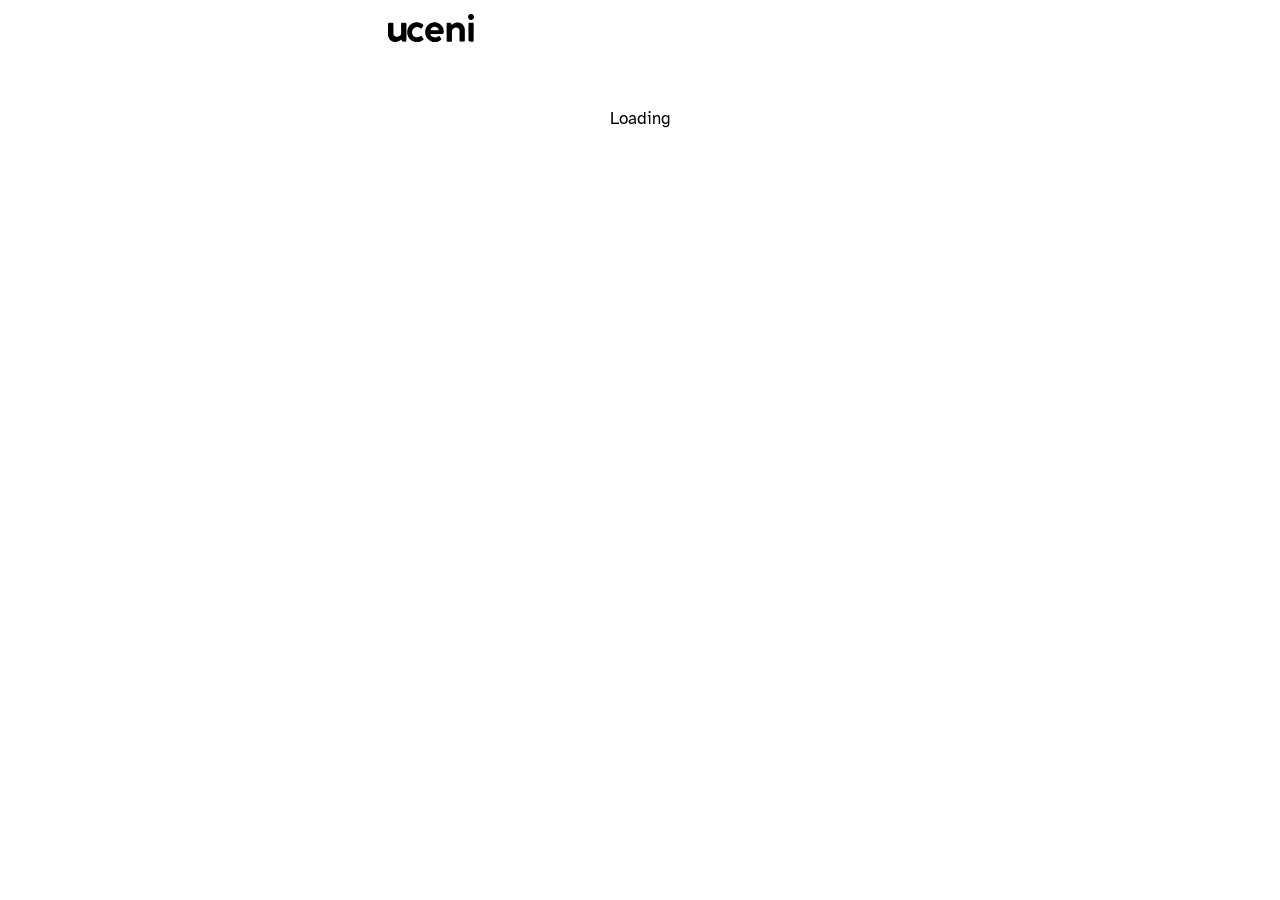
==== index.html @ 2d4c1238 "Add Uceni web app shell, styles, logos and configuration" ====
<!DOCTYPE html>
<html lang="en">
<head>
<meta charset="utf-8">
<meta name="viewport" content="width=device-width, initial-scale=1, viewport-fit=cover">
<title>Uceni Games: Learn. Think. Grow.</title>
<meta name="description" content="Short, timed learning sessions in Maths, English, Science, History and more. See the right answer and why after every question.">
<meta name="theme-color" content="#ffffff">
<link rel="icon" href="/favicon.svg" type="image/svg+xml">
<link rel="manifest" href="/manifest.webmanifest">
<link rel="preconnect" href="https://fonts.googleapis.com">
<link rel="preconnect" href="https://fonts.gstatic.com" crossorigin>
<link href="https://fonts.googleapis.com/css2?family=Atkinson+Hyperlegible:wght@400;700&display=swap" rel="stylesheet">
<link rel="stylesheet" href="/css/app.css">
</head>
<body>
<div class="banner" id="banner" hidden role="note">Test mode. No real charges are made.</div>
<header class="topbar" id="topbar" hidden>
  <img class="logo-dark" src="/assets/uceni-wordmark.svg" alt="uceni">
  <img class="logo-light" src="/assets/uceni-wordmark-white.svg" alt="uceni">
</header>
<main class="wrap" id="app" tabindex="-1"><div class="loading">Loading</div></main>
<nav class="tabs" id="tabs" hidden aria-label="Main">
  <div class="in">
    <button data-go="home">Learn</button>
    <button data-go="progress">Progress</button>
    <button data-go="board">Board</button>
    <button data-go="account">Account</button>
  </div>
</nav>
<script src="/js/config.js"></script>
<script src="/js/app.js"></script>
</body>
</html>
---- css/app.css ----
/* Uceni Games. Colours, type and components follow the Uceni Brand Guidelines. */
:root{
  --ink:#000000; --paper:#ffffff; --line:#cdd8e5; --soft:#f2f5f9;
  --good:#1a7a3a; --bad:#c21c2d; --margin:#e2a1a1; --onfill:#ffffff;
  color-scheme:light;
  box-sizing:border-box;
  padding-top:env(safe-area-inset-top,0px);
  padding-bottom:env(safe-area-inset-bottom,0px);
}
@media (prefers-color-scheme:dark){
  :root:not([data-theme="light"]){
    --ink:#f4f4f1; --paper:#17191c; --line:#3a4350; --soft:#22262b;
    --good:#4cc073; --bad:#ff6b77; --margin:#7a4545; --onfill:#17191c;
    color-scheme:dark;
  }
  :root:not([data-theme="light"]) .logo-dark{display:none}
  :root:not([data-theme="light"]) .logo-light{display:inline-block}
}
.logo-light{display:none}
*,*::before,*::after{box-sizing:border-box}
html{height:100%;scroll-padding-top:env(safe-area-inset-top,0px)}
body{margin:0;min-height:100%;background:var(--paper);color:var(--ink);
  font-family:"Atkinson Hyperlegible",Arial,system-ui,sans-serif;font-size:1.0625rem;line-height:1.5;-webkit-text-size-adjust:100%}
button,input,textarea,select{font:inherit;color:inherit}
:focus-visible{outline:3px solid var(--ink);outline-offset:2px}
a{color:inherit}
.wrap{max-width:34rem;margin:0 auto;padding:1rem 1.25rem 7rem}
.banner{font-size:.8125rem;text-align:center;padding:.4rem 1rem;background:var(--soft)}
.topbar{display:flex;align-items:center;justify-content:space-between;max-width:34rem;margin:0 auto;padding:.9rem 1.25rem 0}
.topbar img{height:28px;width:auto}
h1,h2,h3{line-height:1.2;margin:0}
h1{font-size:1.75rem}
h2{font-size:1.3rem}
p{margin:.5rem 0}
.small{font-size:.875rem}
.stack>*+*{margin-top:1rem}
.hero-logo{height:64px;width:auto;margin-top:2.25rem}
.tag{font-size:1.25rem;font-weight:700;margin-top:.5rem}

.btn{display:block;width:100%;padding:.9rem 1rem;border-radius:12px;border:2px solid var(--ink);background:var(--ink);color:var(--paper);font-weight:700;cursor:pointer;text-align:center;text-decoration:none}
.btn.alt{background:transparent;color:var(--ink)}
.btn.quiet{border-color:transparent;background:transparent;color:var(--ink);text-decoration:underline;font-weight:400;width:auto;padding:.4rem 0}
.btn:disabled{opacity:.45;cursor:not-allowed}
.row{display:flex;gap:.75rem}
.row>*{flex:1}

.field{display:block}
.field span{display:block;font-weight:700;margin-bottom:.35rem}
.field input,.field textarea{width:100%;padding:.8rem .9rem;border:2px solid var(--line);border-radius:10px;background:var(--paper)}
.field input:focus,.field textarea:focus{border-color:var(--ink);outline:none}
.code-input{letter-spacing:.4em;font-size:1.4rem;text-align:center}
.err{color:var(--bad);font-size:.9rem;min-height:1.3em;margin:.35rem 0 0}
.notice{background:var(--soft);border-radius:10px;padding:.75rem .9rem;font-size:.9rem}

/* Answer options styled after a shaded exam answer sheet */
.opts{list-style:none;margin:1.25rem 0 0;padding:0;display:grid;gap:.6rem}
.opt{display:flex;align-items:center;gap:.9rem;width:100%;text-align:left;padding:.8rem .9rem;border:2px solid var(--line);border-radius:12px;background:var(--paper);cursor:pointer}
.opt:hover:not(:disabled){border-color:var(--ink)}
.bub{flex:none;width:2.1rem;height:2.1rem;border-radius:50%;border:2px solid var(--ink);display:grid;place-items:center;font-weight:700;font-size:.95rem;transition:background .15s,color .15s;position:relative}
.opt:disabled{cursor:default}
.opt.chosen .bub{background:var(--ink);color:var(--onfill)}
.opt.right{border-color:var(--good)}
.opt.right .bub{background:var(--good);border-color:var(--good);color:#fff}
.opt.wrong{border-color:var(--bad)}
.opt.wrong .bub{background:transparent;border-color:var(--bad);color:var(--bad)}
.opt.wrong .bub::after{content:"";position:absolute;width:140%;height:2px;background:var(--bad);transform:rotate(-40deg)}
.opt.fade{opacity:.55}

.qhead{display:flex;justify-content:space-between;align-items:baseline;gap:1rem;font-size:.9rem;margin-top:.5rem}
.timer{height:5px;background:var(--line);border-radius:3px;overflow:hidden;margin:.6rem 0 1.25rem}
.timer i{display:block;height:100%;width:100%;background:var(--ink)}
.timer.low i{background:var(--bad)}
.q{font-size:1.3rem;font-weight:700;line-height:1.35}
.fb{margin-top:1.25rem;padding:1rem;border-left:4px solid var(--ink);background:var(--soft);border-radius:0 10px 10px 0}
.fb.good{border-color:var(--good)} .fb.bad{border-color:var(--bad)}
.fb strong{display:block;margin-bottom:.25rem}

/* Exercise book ruling for subject lists */
.ruled{list-style:none;margin:.75rem 0 0;padding:0 0 0 .9rem;border-left:2px solid var(--margin)}
.ruled li{border-bottom:1px solid var(--line)}
.ruled button{display:flex;justify-content:space-between;align-items:center;gap:1rem;width:100%;padding:.95rem 0;background:none;border:0;text-align:left;cursor:pointer}
.ruled .nm{font-weight:700}
.ruled .lv{font-size:.875rem;white-space:nowrap}

.stats{display:flex;gap:1.5rem;margin-top:1rem;flex-wrap:wrap}
.stats div{font-size:.875rem}
.stats b{display:block;font-size:1.6rem;line-height:1.1}

.plans{list-style:none;margin:1rem 0 0;padding:0;display:grid;gap:.6rem}
.plan{display:flex;align-items:center;gap:.9rem;width:100%;padding:1rem;border:2px solid var(--line);border-radius:12px;background:var(--paper);cursor:pointer;text-align:left}
.plan[aria-checked="true"]{border-color:var(--ink)}
.plan[aria-checked="true"] .bub{background:var(--ink)}
.plan .bub{width:1.4rem;height:1.4rem}
.plan .pr{margin-left:auto;font-weight:700;font-size:1.15rem;white-space:nowrap}

.sheet{border:2px solid var(--ink);border-radius:14px;padding:1.25rem}
.sms{background:var(--soft);border-radius:14px 14px 14px 4px;padding:.9rem 1rem;font-size:.95rem}

.bar{height:6px;background:var(--line);border-radius:3px;overflow:hidden;margin-top:.4rem}
.bar i{display:block;height:100%;background:var(--ink)}
.subj{padding:.9rem 0;border-bottom:1px solid var(--line)}
.subj .top{display:flex;justify-content:space-between;gap:1rem}

.board{list-style:none;margin:1rem 0 0;padding:0}
.board li{display:flex;align-items:center;gap:.9rem;padding:.8rem 0;border-bottom:1px solid var(--line)}
.board .rk{width:1.75rem;font-weight:700}
.board .me{font-weight:700}
.board .pt{margin-left:auto}

.toggle{display:flex;justify-content:space-between;align-items:center;gap:1rem;padding:.9rem 0;border-bottom:1px solid var(--line)}
.sw{width:3rem;height:1.75rem;border-radius:1rem;border:2px solid var(--ink);background:var(--paper);position:relative;cursor:pointer;flex:none}
.sw::after{content:"";position:absolute;top:2px;left:2px;width:1.2rem;height:1.2rem;border-radius:50%;background:var(--ink);transition:transform .15s}
.sw[aria-checked="true"]{background:var(--ink)}
.sw[aria-checked="true"]::after{background:var(--paper);transform:translateX(1.2rem)}

dl.kv{margin:1rem 0 0}
dl.kv div{display:flex;justify-content:space-between;gap:1rem;padding:.7rem 0;border-bottom:1px solid var(--line)}
dl.kv dt{font-weight:400} dl.kv dd{margin:0;font-weight:700;text-align:right}

.review{list-style:none;margin:1rem 0 0;padding:0}
.review li{padding:.9rem 0;border-bottom:1px solid var(--line)}
.review .mk{font-weight:700}
.review .mk.good{color:var(--good)} .review .mk.bad{color:var(--bad)}

nav.tabs{position:fixed;left:0;right:0;bottom:0;background:var(--paper);border-top:1px solid var(--line);padding-bottom:env(safe-area-inset-bottom,0px);z-index:5}
nav.tabs .in{max-width:34rem;margin:0 auto;display:flex}
nav.tabs button{flex:1;padding:.85rem .25rem;background:none;border:0;font-size:.9rem;cursor:pointer;border-top:3px solid transparent}
nav.tabs button[aria-current="page"]{font-weight:700;border-top-color:var(--ink)}

.note{font-size:.875rem;border-top:1px solid var(--line);padding-top:1rem;margin-top:2rem}
.big{font-size:3rem;font-weight:700;line-height:1}
.loading{padding:3rem 0;text-align:center}
.links{display:flex;flex-wrap:wrap;gap:.25rem 1rem;font-size:.875rem;margin-top:1rem}
@media (prefers-reduced-motion:reduce){*{transition:none!important}}

/* Legal pages */
.legal h1{margin-top:1.5rem}
.legal h2{margin-top:2rem}
.legal h3{margin-top:1.25rem;font-size:1.05rem}
.legal li{margin:.35rem 0}
.legal table{border-collapse:collapse;width:100%;margin:1rem 0;font-size:.95rem}
.legal th,.legal td{border:1px solid var(--line);padding:.5rem .6rem;text-align:left;vertical-align:top}
.legal .wrap{padding-bottom:3rem}
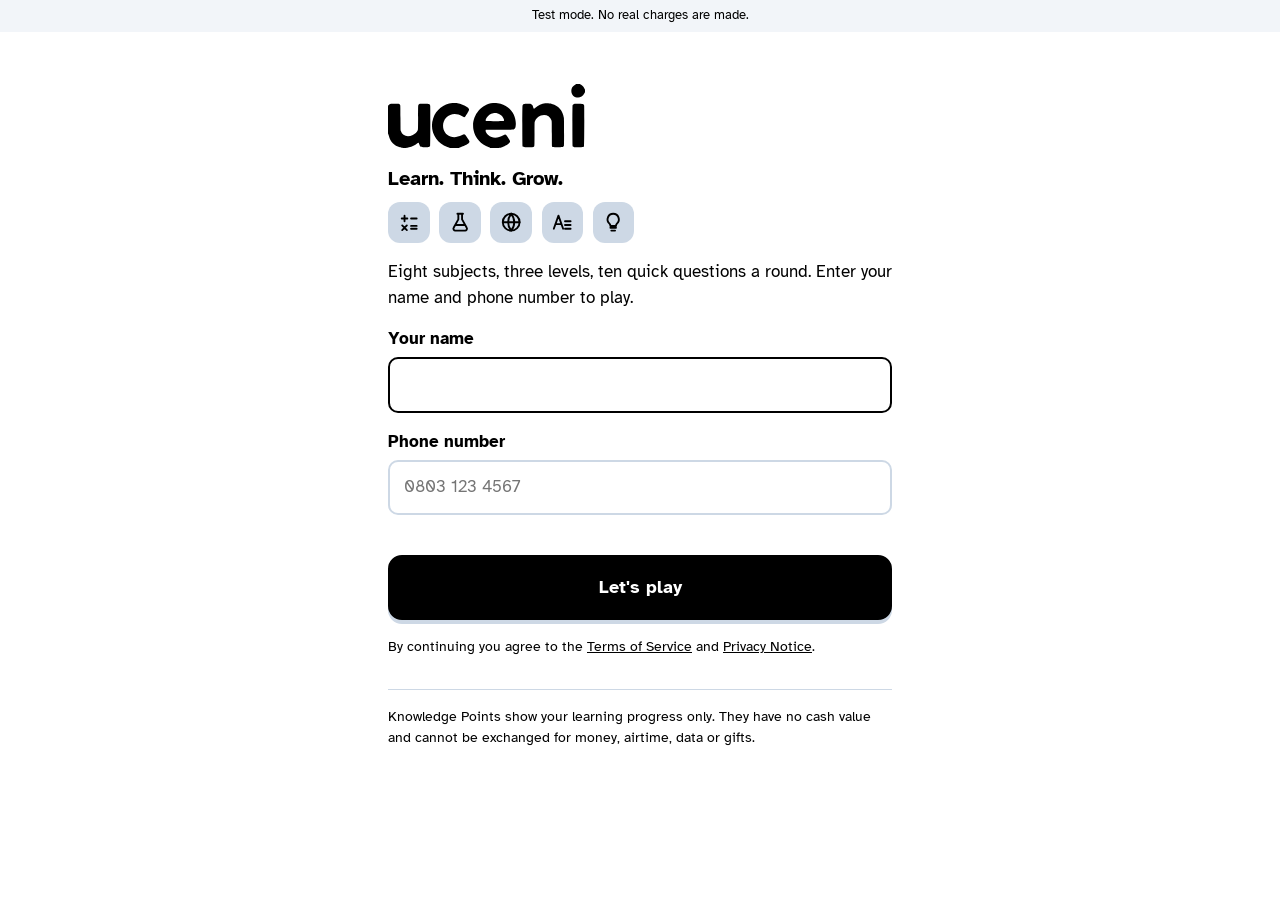
==== commit 38180b72: "Gamified interface, learners online count and answer sounds Co-Authored-By: Claude Opus 5.5 <noreply" ====
--- a/index.html
+++ b/index.html
@@ -18,11 +18,12 @@
 <header class="topbar" id="topbar" hidden>
   <img class="logo-dark" src="/assets/uceni-wordmark.svg" alt="uceni">
   <img class="logo-light" src="/assets/uceni-wordmark-white.svg" alt="uceni">
+  <span id="toponline"></span>
 </header>
 <main class="wrap" id="app" tabindex="-1"><div class="loading">Loading</div></main>
 <nav class="tabs" id="tabs" hidden aria-label="Main">
   <div class="in">
-    <button data-go="home">Learn</button>
+    <button data-go="home">Play</button>
     <button data-go="progress">Progress</button>
     <button data-go="board">Board</button>
     <button data-go="account">Account</button>
--- a/css/app.css
+++ b/css/app.css
@@ -1,7 +1,7 @@
 /* Uceni Games. Colours, type and components follow the Uceni Brand Guidelines. */
 :root{
   --ink:#000000; --paper:#ffffff; --line:#cdd8e5; --soft:#f2f5f9;
-  --good:#1a7a3a; --bad:#c21c2d; --margin:#e2a1a1; --onfill:#ffffff;
+  --good:#1a7a3a; --bad:#c21c2d; --margin:#e2a1a1; --onfill:#ffffff; --blue:#cdd8e5;
   color-scheme:light;
   box-sizing:border-box;
   padding-top:env(safe-area-inset-top,0px);
@@ -10,7 +10,7 @@
 @media (prefers-color-scheme:dark){
   :root:not([data-theme="light"]){
     --ink:#f4f4f1; --paper:#17191c; --line:#3a4350; --soft:#22262b;
-    --good:#4cc073; --bad:#ff6b77; --margin:#7a4545; --onfill:#17191c;
+    --good:#4cc073; --bad:#ff6b77; --margin:#7a4545; --onfill:#17191c; --blue:#2b3a4d;
     color-scheme:dark;
   }
   :root:not([data-theme="light"]) .logo-dark{display:none}
@@ -18,6 +18,7 @@
 }
 .logo-light{display:none}
 *,*::before,*::after{box-sizing:border-box}
+[hidden]{display:none!important}
 html{height:100%;scroll-padding-top:env(safe-area-inset-top,0px)}
 body{margin:0;min-height:100%;background:var(--paper);color:var(--ink);
   font-family:"Atkinson Hyperlegible",Arial,system-ui,sans-serif;font-size:1.0625rem;line-height:1.5;-webkit-text-size-adjust:100%}
@@ -131,7 +132,7 @@
 .big{font-size:3rem;font-weight:700;line-height:1}
 .loading{padding:3rem 0;text-align:center}
 .links{display:flex;flex-wrap:wrap;gap:.25rem 1rem;font-size:.875rem;margin-top:1rem}
-@media (prefers-reduced-motion:reduce){*{transition:none!important}}
+
 
 /* Legal pages */
 .legal h1{margin-top:1.5rem}
@@ -141,3 +142,117 @@
 .legal table{border-collapse:collapse;width:100%;margin:1rem 0;font-size:.95rem}
 .legal th,.legal td{border:1px solid var(--line);padding:.5rem .6rem;text-align:left;vertical-align:top}
 .legal .wrap{padding-bottom:3rem}
+
+/* ---------- Game layer ---------- */
+.online{display:inline-flex;align-items:center;gap:.45rem;font-size:.85rem;padding:.3rem .75rem;border-radius:999px;background:var(--soft);white-space:nowrap}
+.online i{width:.55rem;height:.55rem;border-radius:50%;background:var(--good);box-shadow:0 0 0 0 rgba(26,122,58,.5);animation:pulse 2s infinite}
+@keyframes pulse{0%{box-shadow:0 0 0 0 rgba(26,122,58,.45)}70%{box-shadow:0 0 0 .5rem rgba(26,122,58,0)}100%{box-shadow:0 0 0 0 rgba(26,122,58,0)}}
+.topbar .online{font-size:.8rem}
+.pitch{display:flex;gap:.6rem;margin:.25rem 0}
+.pitch span{width:2.6rem;height:2.6rem;border-radius:12px;background:var(--blue);display:grid;place-items:center}
+.ic{width:1.4rem;height:1.4rem}
+.big-btn{font-size:1.15rem;padding:1.05rem 1rem;border-radius:14px;box-shadow:0 4px 0 0 var(--line);transition:transform .08s,box-shadow .08s}
+.big-btn:active:not(:disabled){transform:translateY(3px);box-shadow:0 1px 0 0 var(--line)}
+
+/* Player card */
+.player{background:var(--ink);color:var(--paper);border-radius:18px;padding:1.1rem 1.1rem 1rem;margin-top:.75rem}
+.player .who{display:flex;align-items:center;gap:.75rem}
+.player .who b{display:block;font-size:1.3rem;line-height:1.2}
+.player .who .small{opacity:.75}
+.av{flex:none;width:2.75rem;height:2.75rem;border-radius:50%;display:grid;place-items:center;font-weight:700;font-size:1.2rem;background:var(--blue);color:#000}
+.chips{display:grid;grid-template-columns:repeat(3,1fr);gap:.5rem;margin-top:1rem}
+.chips div{background:rgba(255,255,255,.1);border-radius:12px;padding:.6rem .5rem;text-align:center}
+.chips b{display:block;font-size:1.45rem;line-height:1.1}
+.chips span{font-size:.78rem;opacity:.8}
+.chips .streak b{display:flex;align-items:center;justify-content:center;gap:.2rem}
+.chips .streak .fl{width:1.2rem;height:1.2rem;color:var(--paper);opacity:.45}
+.chips .streak.lit .fl{color:#ff8a3d;opacity:1;animation:flick 1.6s ease-in-out infinite}
+@keyframes flick{0%,100%{transform:scale(1)}50%{transform:scale(1.12) rotate(-3deg)}}
+.goal{font-size:.85rem;opacity:.8;margin:.75rem 0 0}
+
+/* Subject tiles */
+.tiles{list-style:none;margin:.9rem 0 0;padding:0;display:grid;grid-template-columns:1fr 1fr;gap:.7rem}
+.tile{display:flex;flex-direction:column;align-items:flex-start;gap:.35rem;width:100%;height:100%;padding:.9rem;border:2px solid var(--line);border-radius:16px;background:var(--paper);text-align:left;cursor:pointer;box-shadow:0 4px 0 0 var(--line);transition:transform .08s,box-shadow .08s,border-color .15s}
+.tile:hover{border-color:var(--ink)}
+.tile:active{transform:translateY(3px);box-shadow:0 1px 0 0 var(--line)}
+.tile .ico,.subhead .ico{width:2.6rem;height:2.6rem;border-radius:12px;background:var(--blue);display:grid;place-items:center}
+.tile .nm{font-weight:700;line-height:1.25;margin-top:.2rem}
+.tile .rk{font-size:.78rem;font-weight:700}
+.tile .rk span{font-weight:400}
+.tile .bar{width:100%;margin-top:auto}
+.bar i{background:var(--good)!important}
+.subhead{display:flex;align-items:center;gap:.75rem}
+
+/* Difficulty modes */
+.modes{list-style:none;margin:0;padding:0;display:grid;grid-template-columns:repeat(3,1fr);gap:.6rem}
+.mode{display:flex;flex-direction:column;align-items:center;gap:.15rem;width:100%;padding:.9rem .4rem;border:2px solid var(--line);border-radius:16px;background:var(--paper);cursor:pointer;box-shadow:0 4px 0 0 var(--line)}
+.mode[aria-checked="true"]{border-color:var(--ink);background:var(--soft);box-shadow:0 4px 0 0 var(--ink)}
+.mode .secs{font-size:2rem;font-weight:700;line-height:1}
+.mode .secs small{font-size:1rem}
+.mode .pts{font-size:.8rem;font-weight:700;color:var(--good);margin-top:.3rem}
+.stars{display:flex;gap:.1rem}
+.st{width:1.05rem;height:1.05rem;fill:var(--line)}
+.st.on{fill:var(--ink)}
+.bolt{width:1rem;height:1rem;vertical-align:-.15rem}
+
+/* In round */
+.hud{display:flex;align-items:center;gap:.75rem;margin-top:.25rem}
+.hud .x{background:none;border:0;font-size:1.8rem;line-height:1;cursor:pointer;padding:0 .2rem}
+.hud .small{flex:1;min-width:0;overflow:hidden;text-overflow:ellipsis;white-space:nowrap}
+.score{font-weight:700;font-size:1.25rem;background:var(--soft);border-radius:999px;padding:.15rem .8rem;white-space:nowrap}
+.score small{font-size:.8rem}
+.score.bump{animation:bump .35s}
+@keyframes bump{50%{transform:scale(1.2)}}
+.hud2{display:flex;align-items:center;justify-content:space-between;gap:.75rem;margin-top:.75rem;min-height:1.6rem}
+.dots{display:flex;gap:.3rem;flex-wrap:wrap}
+.dots i{width:.8rem;height:.8rem;border-radius:50%;background:var(--line)}
+.dots i.g{background:var(--good)} .dots i.r{background:var(--bad)} .dots i.c{background:var(--paper);box-shadow:inset 0 0 0 2px var(--ink)}
+.results .dots{justify-content:center}
+.combo{font-weight:700;font-size:.85rem;color:var(--good);opacity:0;transform:scale(.8);transition:opacity .2s,transform .2s;white-space:nowrap}
+.combo.on{opacity:1;transform:scale(1)}
+.clock{display:flex;align-items:center;gap:.8rem;margin:.9rem 0 .4rem}
+.clock .secs{font-size:2rem;font-weight:700;width:2.6rem;text-align:center;font-variant-numeric:tabular-nums}
+.clock .secs.low{color:var(--bad);animation:bump .5s infinite}
+.clock .timer{flex:1;height:10px;border-radius:5px;margin:0}
+.timer i{transition:width .1s linear;border-radius:5px}
+.qn{margin:0}
+.opt{position:relative;box-shadow:0 3px 0 0 var(--line);transition:transform .08s,box-shadow .08s,border-color .15s}
+.opt:active:not(:disabled){transform:translateY(2px);box-shadow:0 1px 0 0 var(--line)}
+.opt.right{background:color-mix(in srgb,var(--good) 10%,var(--paper));box-shadow:0 3px 0 0 var(--good)}
+.opt.wrong{background:color-mix(in srgb,var(--bad) 8%,var(--paper));box-shadow:0 3px 0 0 var(--bad)}
+.opt.pop{animation:pop .35s}
+.opt.shake{animation:shake .4s}
+@keyframes pop{50%{transform:scale(1.03)}}
+@keyframes shake{20%,60%{transform:translateX(-6px)}40%,80%{transform:translateX(6px)}}
+.float{position:absolute;right:1rem;top:50%;font-weight:700;color:var(--good);pointer-events:none;animation:floatup 1.1s ease-out forwards}
+@keyframes floatup{0%{opacity:0;transform:translateY(0)}15%{opacity:1}100%{opacity:0;transform:translateY(-2.8rem)}}
+
+/* Results */
+.results{text-align:center}
+.results .kv{text-align:left}
+.bigstars{display:flex;justify-content:center;gap:.5rem;margin-top:1rem}
+.bigstars .st{width:3.2rem;height:3.2rem}
+.bigstars .st:nth-child(2){transform:translateY(-.6rem)}
+.st.pop{animation:starpop .45s cubic-bezier(.2,1.6,.4,1)}
+.bigstars .st:nth-child(2).pop{animation-name:starpop2}
+@keyframes starpop{0%{transform:scale(.2)}100%{transform:scale(1)}}
+@keyframes starpop2{0%{transform:translateY(-.6rem) scale(.2)}100%{transform:translateY(-.6rem) scale(1)}}
+.big small{font-size:1.2rem;font-weight:400}
+.earned{display:inline-flex;flex-direction:column;align-items:center;background:var(--soft);border-radius:16px;padding:.8rem 1.6rem}
+.earned span{font-size:2.2rem;font-weight:700;color:var(--good);line-height:1.1;font-variant-numeric:tabular-nums}
+.rankup{border:2px solid var(--good);border-radius:14px;padding:.9rem;background:color-mix(in srgb,var(--good) 8%,var(--paper))}
+.rankup b{display:block;font-size:1.2rem;color:var(--good)}
+.confetti{position:fixed;inset:0;pointer-events:none;overflow:hidden;z-index:20}
+.confetti i{position:absolute;top:-1rem;width:.5rem;height:.9rem;border-radius:2px;animation:fall linear forwards}
+@keyframes fall{to{top:105%;transform:translateX(3rem) rotate(720deg)}}
+
+/* Board podium */
+.podium{display:grid;grid-template-columns:1fr 1fr 1fr;align-items:end;gap:.5rem;margin-top:1.25rem}
+.pd{display:flex;flex-direction:column;align-items:center;gap:.2rem;text-align:center;min-width:0}
+.pd b{font-size:.9rem;max-width:100%;overflow:hidden;text-overflow:ellipsis;white-space:nowrap}
+.pd .step{width:100%;display:grid;place-items:center;font-size:1.5rem;font-weight:700;border-radius:12px 12px 0 0;background:var(--blue);margin-top:.35rem}
+.pd.p1 .step{height:6rem;background:var(--ink);color:var(--paper)} .pd.p2 .step{height:4.5rem} .pd.p3 .step{height:3.25rem;background:var(--soft)}
+.pd.p1 .av{width:3.25rem;height:3.25rem;box-shadow:0 0 0 3px var(--ink)}
+.pd.me b{text-decoration:underline}
+
+@media (prefers-reduced-motion:reduce){*,*::before,*::after{transition:none!important;animation:none!important}}
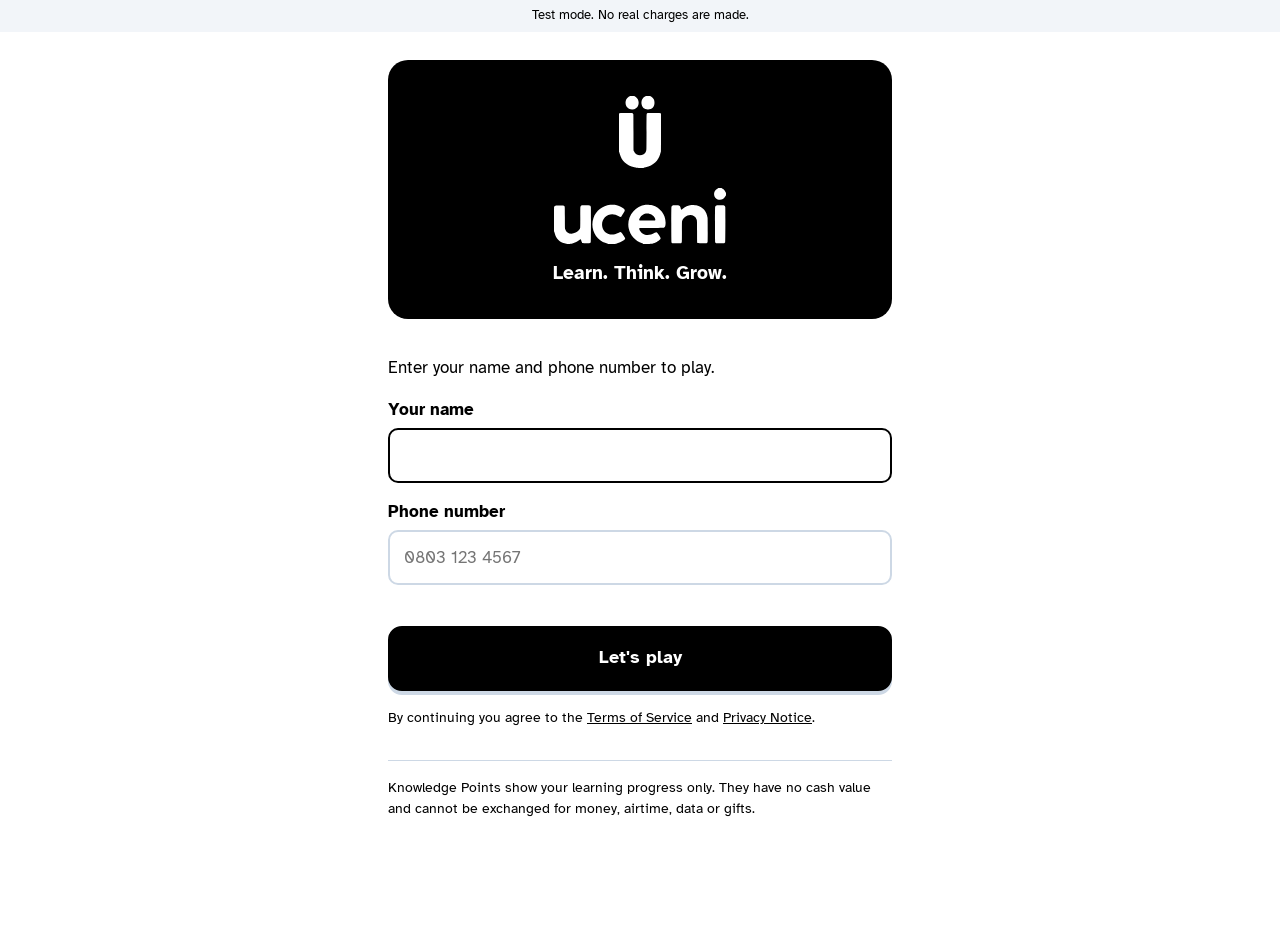
==== commit f4788b90: "Back arrow on every screen and support for the phone back button Co-Authored-By: Claude Opus 5.5 <no" ====
--- a/index.html
+++ b/index.html
@@ -16,6 +16,7 @@
 <body>
 <div class="banner" id="banner" hidden role="note">Test mode. No real charges are made.</div>
 <header class="topbar" id="topbar" hidden>
+  <button class="back" id="backbtn" data-act="back" aria-label="Back" hidden><svg viewBox="0 0 24 24" aria-hidden="true" fill="none" stroke="currentColor" stroke-width="2.5" stroke-linecap="round" stroke-linejoin="round"><path d="M15 5l-7 7 7 7"/></svg></button>
   <img class="logo-dark" src="/assets/uceni-wordmark.svg" alt="uceni">
   <img class="logo-light" src="/assets/uceni-wordmark-white.svg" alt="uceni">
   <span id="toponline"></span>
--- a/css/app.css
+++ b/css/app.css
@@ -256,3 +256,17 @@
 .pd.me b{text-decoration:underline}
 
 @media (prefers-reduced-motion:reduce){*,*::before,*::after{transition:none!important;animation:none!important}}
+
+/* Front page lockup, as on the brand guideline cover: always white on solid black */
+.hero{background:#000;color:#fff;border-radius:20px;margin-top:.75rem;padding:2.25rem 1.25rem 2rem;display:flex;flex-direction:column;align-items:center;text-align:center}
+.hero-icon{height:72px;width:auto}
+.hero-mark{height:56px;width:auto;margin-top:1.25rem}
+.hero-tag{font-size:1.2rem;font-weight:700;margin:.9rem 0 0;color:#fff}
+.online-row{display:flex;justify-content:center;margin-top:1.25rem}
+
+/* Back arrow, top left of every screen after the front page */
+.topbar{gap:.5rem}
+.topbar .logo-dark,.topbar .logo-light{margin-right:auto}
+.back{flex:none;width:2.75rem;height:2.75rem;margin-left:-.5rem;border:0;border-radius:50%;background:transparent;display:grid;place-items:center;cursor:pointer;color:var(--ink)}
+.back:hover{background:var(--soft)}
+.back svg{width:1.6rem;height:1.6rem}
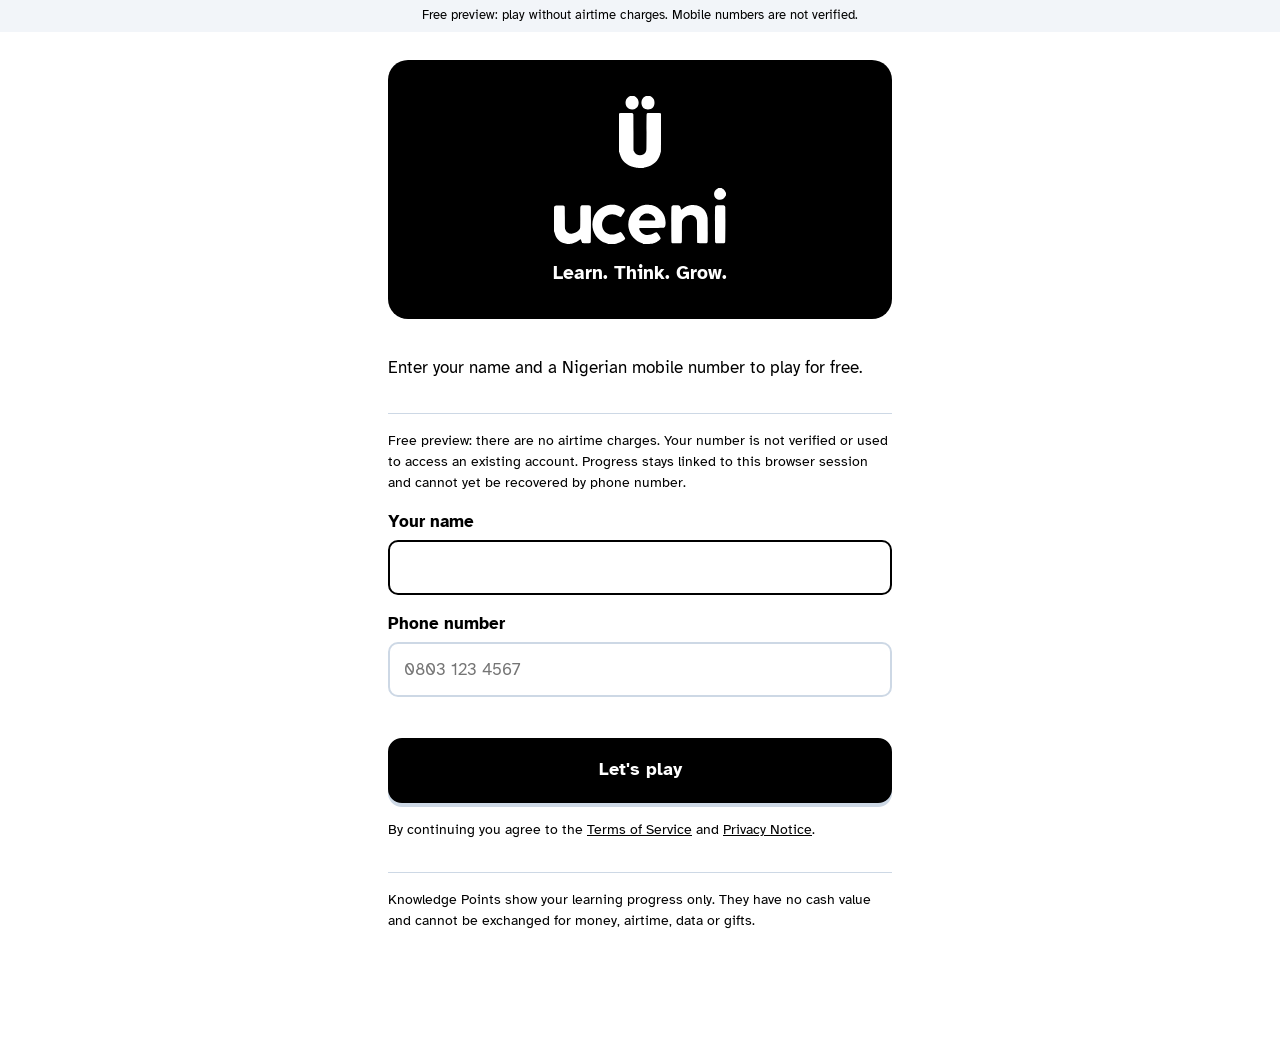
==== commit a6fa5a3b: "Prepare secure free preview and remove simulated billing exposure" ====
--- a/index.html
+++ b/index.html
@@ -14,7 +14,7 @@
 <link rel="stylesheet" href="/css/app.css">
 </head>
 <body>
-<div class="banner" id="banner" hidden role="note">Test mode. No real charges are made.</div>
+<div class="banner" id="banner" hidden role="note">Free preview: play without airtime charges. Mobile numbers are not verified.</div>
 <header class="topbar" id="topbar" hidden>
   <button class="back" id="backbtn" data-act="back" aria-label="Back" hidden><svg viewBox="0 0 24 24" aria-hidden="true" fill="none" stroke="currentColor" stroke-width="2.5" stroke-linecap="round" stroke-linejoin="round"><path d="M15 5l-7 7 7 7"/></svg></button>
   <img class="logo-dark" src="/assets/uceni-wordmark.svg" alt="uceni">
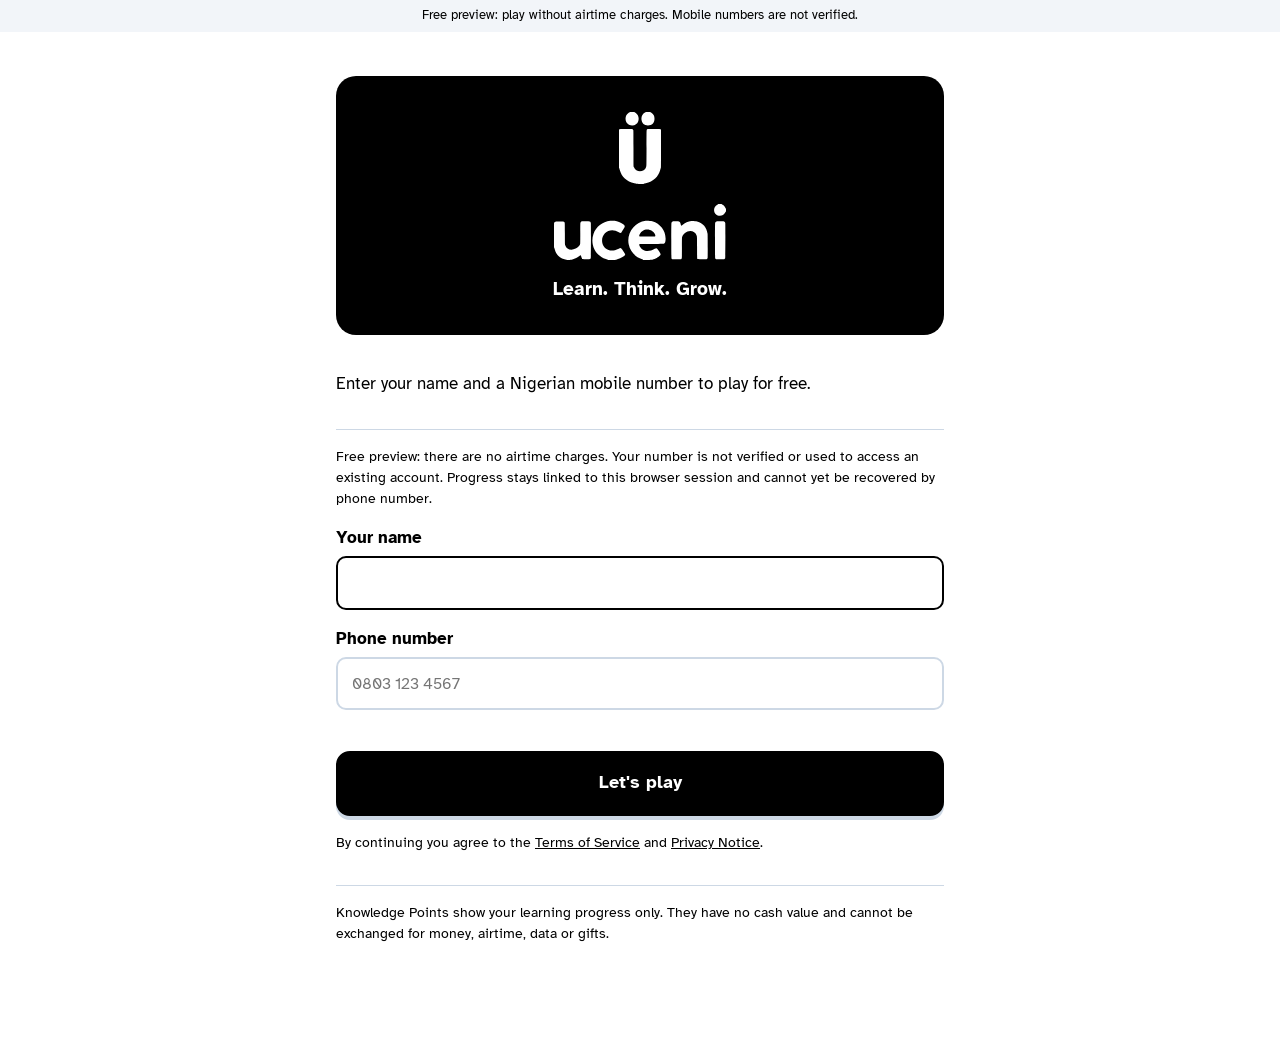
==== commit b4c7ff2a: "Add earned Uceni badge gallery sharing and mobile social card UI" ====
--- a/index.html
+++ b/index.html
@@ -3,9 +3,14 @@
 <head>
 <meta charset="utf-8">
 <meta name="viewport" content="width=device-width, initial-scale=1, viewport-fit=cover">
-<title>Uceni Games: Learn. Think. Grow.</title>
-<meta name="description" content="Short, timed learning sessions in Maths, English, Science, History and more. See the right answer and why after every question.">
-<meta name="theme-color" content="#ffffff">
+<title>Uceni Games | The Gamified Learning Experience</title>
+<meta name="description" content="The Gamified Learning Experience: daily learning quests, badges, avatars, subject mastery, friendly quiz challenges and free educational trivia.">
+<meta name="theme-color" content="#132554">
+<meta name="apple-mobile-web-app-capable" content="yes">
+<meta name="apple-mobile-web-app-status-bar-style" content="default">
+<meta name="apple-mobile-web-app-title" content="Uceni Games">
+<meta name="mobile-web-app-capable" content="yes">
+<meta name="color-scheme" content="light dark">
 <link rel="icon" href="/favicon.svg" type="image/svg+xml">
 <link rel="manifest" href="/manifest.webmanifest">
 <link rel="preconnect" href="https://fonts.googleapis.com">
@@ -21,6 +26,7 @@
   <img class="logo-light" src="/assets/uceni-wordmark-white.svg" alt="uceni">
   <span id="toponline"></span>
 </header>
+<div id="connection-notice" class="connection-notice" role="status" aria-live="polite" hidden>You're offline. Reconnect to play or save progress.</div>
 <main class="wrap" id="app" tabindex="-1"><div class="loading">Loading</div></main>
 <nav class="tabs" id="tabs" hidden aria-label="Main">
   <div class="in">
@@ -31,6 +37,7 @@
   </div>
 </nav>
 <script src="/js/config.js"></script>
+<script src="/js/badge-share.js"></script>
 <script src="/js/app.js"></script>
 </body>
 </html>
--- a/css/app.css
+++ b/css/app.css
@@ -270,3 +270,120 @@
 .back{flex:none;width:2.75rem;height:2.75rem;margin-left:-.5rem;border:0;border-radius:50%;background:transparent;display:grid;place-items:center;cursor:pointer;color:var(--ink)}
 .back:hover{background:var(--soft)}
 .back svg{width:1.6rem;height:1.6rem}
+
+
+/* The Gamified Learning Experience — mobile-first and accessible */
+.game-hub{margin:1.1rem 0 1.5rem}
+.game-hero{padding:1.3rem;border-radius:22px;background:linear-gradient(135deg,#132554,#3149a1 67%,#126a85);color:#fff;box-shadow:0 8px 26px #142e6033}
+.game-hero h2{font-size:1.55rem;margin:.4rem 0}
+.game-hero p{color:#e7f4ff;font-size:.94rem}
+.eyebrow{font-size:.68rem;font-weight:800;letter-spacing:.11em;color:#9df4e5}
+.game-hero .game-cta{background:#ffd166;color:#172b4d;border:0;margin-top:1rem;border-radius:14px}
+.game-metrics{display:grid;grid-template-columns:1fr 1fr;gap:.75rem;margin:1rem 0}
+.game-metrics>div{border:1px solid var(--line);border-radius:15px;padding:.85rem;background:var(--soft)}
+.game-metrics b,.game-metrics span{display:block}
+.game-metrics b{font-size:1.1rem}.game-metrics span{font-size:.78rem}
+.game-section{border:1px solid var(--line);padding:1rem;border-radius:17px;margin:1rem 0}
+.game-section h2{margin-bottom:.65rem}
+.quest-row{display:flex;align-items:center;gap:.6rem;padding:.65rem .1rem;border-bottom:1px solid var(--line)}
+.quest-row:last-of-type{border-bottom:0}
+.quest-row>span:first-child{font-size:1.35rem}
+.quest-row>span:nth-child(2){flex:1;min-width:0}
+.quest-row strong,.quest-row small{display:block}
+.quest-row strong{font-size:.9rem}.quest-row small{font-size:.78rem}
+.quest-row>b{font-size:.8rem;white-space:nowrap}
+.quest-row.done{color:var(--good)}
+.game-shortcuts{display:grid;grid-template-columns:1fr 1fr;gap:.6rem}
+.game-shortcuts .btn{padding:.7rem .3rem;font-size:.84rem}
+.badge-grid{display:grid;grid-template-columns:repeat(2,minmax(0,1fr));gap:.7rem;margin:1rem 0}
+.badge-tile{border:1px solid var(--line);padding:1rem .6rem;border-radius:14px;text-align:center;display:flex;flex-direction:column;gap:.35rem;align-items:center}
+.badge-tile>span{font-size:1.7rem}
+.badge-tile b{font-size:.88rem}.badge-tile small{font-size:.75rem}
+.badge-tile.unlocked{border-color:#e0b33b;background:rgba(252,204,62,.13)}
+.badge-tile.locked{opacity:.68}
+.recommend-card{border:1px solid #5498bb;border-left:5px solid #479bd2;border-radius:12px;padding:1rem;margin:1rem 0}
+.friend-banner{border-radius:12px;padding:.9rem;background:#e8edff;color:#17244c;margin:.9rem 0;font-weight:700}
+.avatar-picker{display:grid;grid-template-columns:repeat(4,minmax(0,1fr));gap:.5rem;margin:.6rem 0 1rem}
+.avatar-picker button{font-size:1.7rem;min-height:3.1rem;background:var(--soft);border:2px solid var(--line);border-radius:12px;cursor:pointer}
+.avatar-picker button[aria-pressed="true"]{border-color:var(--good);box-shadow:inset 0 0 0 1px var(--good)}
+.board li .small{display:block}
+@media(min-width:560px){.badge-grid{grid-template-columns:repeat(3,minmax(0,1fr))}}
+@media(prefers-reduced-motion:reduce){.game-hero,.badge-tile,.quest-row{animation:none!important;transition:none!important}}
+
+/* Visible four-stage subject progression path */
+.mastery-path{display:grid;grid-template-columns:repeat(4,minmax(0,1fr));gap:.25rem;margin:.65rem 0}
+.mastery-path span{font-size:.65rem;line-height:1.35;text-align:center;padding:.45rem .1rem;border-radius:7px;background:var(--soft);border:1px solid var(--line)}
+.mastery-path span.earned{background:rgba(29,165,104,.12);border-color:var(--good);font-weight:700}
+
+
+/* Multi-device responsive layouts: small phones, tablets, laptops and desktop. */
+html{overflow-x:clip}
+body{overflow-wrap:break-word}
+img,svg,video{max-width:100%}
+.wrap{width:100%;min-width:0}
+button,input,select,textarea{max-width:100%}
+button{touch-action:manipulation}
+.field input{font-size:max(1rem,16px)}
+.connection-notice{position:sticky;top:0;z-index:9;background:#fff4ca;color:#47390c;border-bottom:1px solid #e7cc70;text-align:center;padding:.65rem 1rem;font-size:.86rem}
+.install-tip{border:1px solid var(--line);border-radius:14px;padding:.85rem 1rem;margin:1rem 0;background:var(--soft)}
+.install-tip p{font-size:.85rem;margin:.25rem 0 .65rem}
+.install-tip .btn{width:auto;min-width:11rem;padding:.65rem .9rem}
+.quest-row{min-width:0}.quest-row small{overflow-wrap:anywhere}
+.game-hero,.player,.tile,.badge-tile{min-width:0}
+.chips b{font-size:clamp(1rem,3vw,1.45rem);overflow-wrap:anywhere}
+.podium .pd{min-width:0}
+.podium b{overflow:hidden;text-overflow:ellipsis}
+@media(max-width:360px){
+  .wrap{padding:.8rem .8rem 6.5rem}
+  .topbar{padding:.7rem .8rem 0}
+  .tiles{gap:.45rem}
+  .tile{padding:.65rem}
+  .modes{gap:.3rem}
+  .mode{padding:.65rem .2rem}
+  .mode .secs{font-size:1.45rem}
+  .game-hero{padding:1rem}
+  .game-hero h2{font-size:1.35rem}
+  .game-metrics{gap:.45rem}
+  .game-shortcuts{grid-template-columns:1fr}
+  .mastery-path{grid-template-columns:repeat(2,minmax(0,1fr))}
+  .hud2{flex-wrap:wrap}
+  .combo{white-space:normal}
+  .dots{gap:.2rem}
+  .dots i{width:.65rem;height:.65rem}
+  nav.tabs button{font-size:.78rem;min-height:3rem;padding:.65rem .1rem}
+}
+@media(min-width:700px){
+  .wrap,.topbar,nav.tabs .in{max-width:68rem}
+  .wrap{padding:1.5rem 2rem 7rem}
+  .topbar{padding:1rem 2rem 0}
+  .tiles{grid-template-columns:repeat(4,minmax(0,1fr))}
+  .badge-grid{grid-template-columns:repeat(4,minmax(0,1fr))}
+  .game-hub{display:grid;grid-template-columns:minmax(0,1.5fr) minmax(17rem,1fr);align-items:start;gap:1rem}
+  .game-hub .game-hero{grid-column:1;grid-row:1 / span 2;min-height:18rem;padding:2rem}
+  .game-hub .game-hero h2{font-size:2rem}
+  .game-hub .game-metrics{grid-column:2;grid-row:1;margin:0}
+  .game-hub .game-section{grid-column:2;grid-row:2;margin:0}
+  .game-hub .game-shortcuts{grid-column:1 / -1}
+  .player{padding:1.5rem}
+  .game-shortcuts .btn{font-size:1rem}
+  nav.tabs button{min-height:3.3rem}
+  .wrap:has(.hud),.wrap:has(.results),.wrap:has(.opts),.wrap:has(.modes),.wrap:has(.hero),.wrap:has(.review),.wrap:has(.field){max-width:44rem}
+}
+@media(min-width:1100px){
+  .wrap,.topbar,nav.tabs .in{max-width:76rem}
+  .wrap{padding:2rem 3rem 6rem}
+  .topbar{padding:1rem 3rem 0}
+  .tile{min-height:12rem}
+  .game-hero{min-height:20rem}
+}
+@media(hover:none) and (pointer:coarse){
+  .btn,.opt,.tile,.mode,nav.tabs button,.avatar-picker button{min-height:44px}
+  .opt{padding:.95rem}
+}
+@media(orientation:landscape) and (max-height:520px){
+  .wrap{padding-bottom:4rem}
+  .hero{padding:1rem}
+  .hero-icon{height:45px}.hero-mark{height:40px}
+  .opts{gap:.3rem}.opt{padding:.45rem}
+  .clock{margin:.3rem 0}
+}
